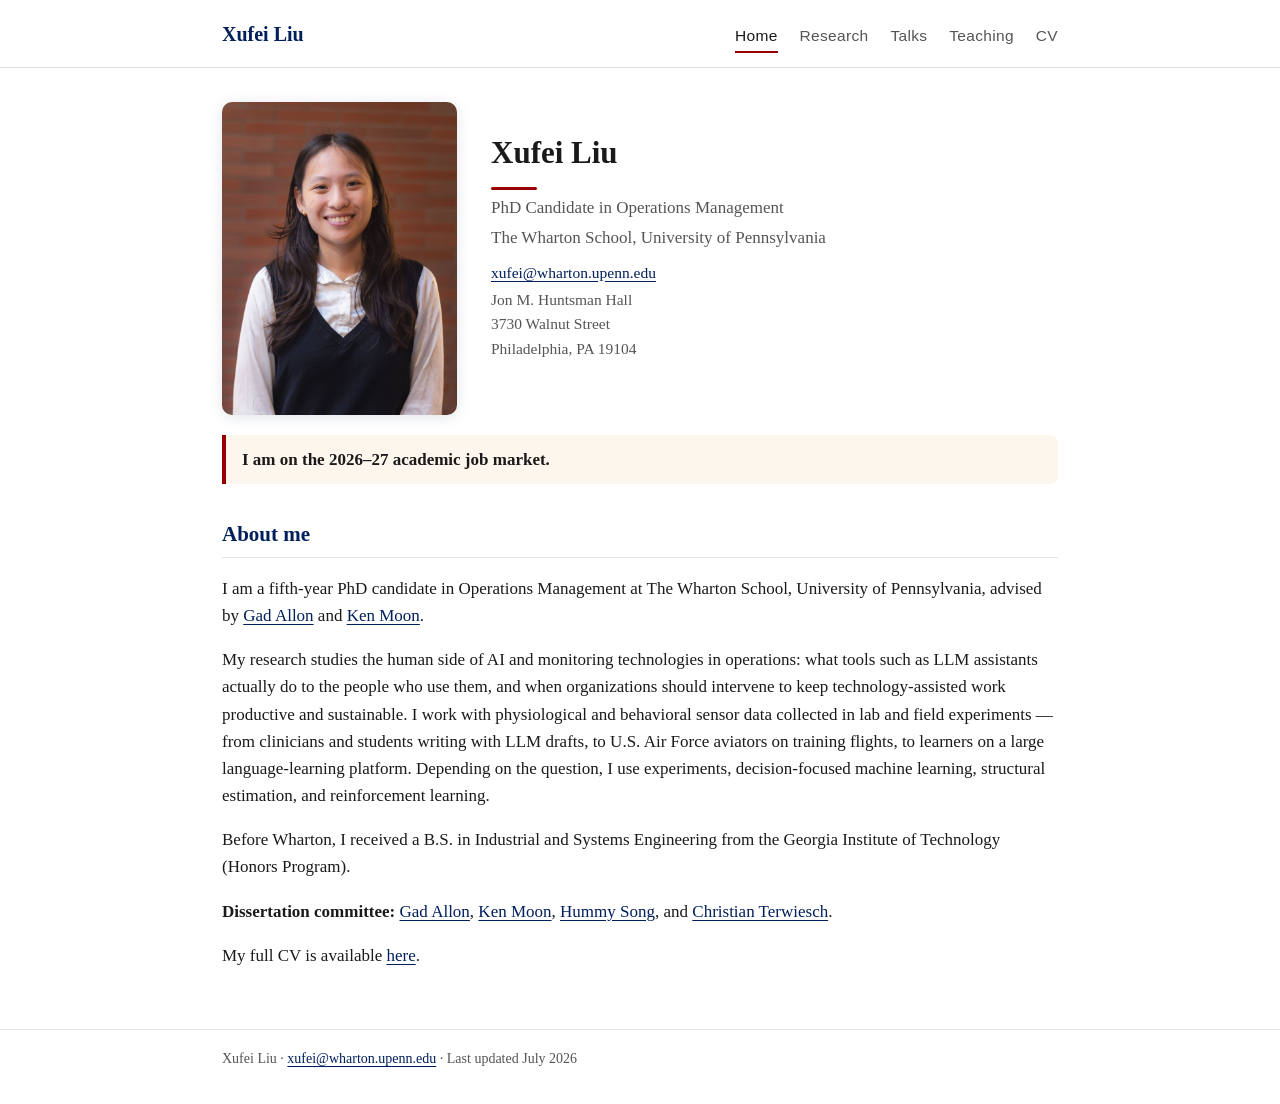
==== index.html @ 37d1e896 "Condense About section to standard academic bio" ====
<!DOCTYPE html>
<html lang="en">
<head>
  <meta charset="utf-8">
  <meta name="viewport" content="width=device-width, initial-scale=1">
  <title>Xufei Liu</title>
  <meta name="description" content="Xufei Liu — PhD Candidate in Operations Management at The Wharton School, University of Pennsylvania. On the 2026–27 academic job market. Human-AI collaboration, worker well-being, and decision-aware machine learning.">
  <link rel="stylesheet" href="style.css">
</head>
<body>

<nav>
  <div class="container">
    <a class="brand" href="index.html">Xufei Liu</a>
    <a class="navlink active" href="index.html">Home</a>
    <a class="navlink" href="research.html">Research</a>
    <a class="navlink" href="talks.html">Talks</a>
    <a class="navlink" href="teaching.html">Teaching</a>
    <a class="navlink" href="cv/Xufei_Liu_CV.pdf">CV</a>
  </div>
</nav>

<div class="container">

  <div class="profile">
    <!-- headshot_web.jpg is the optimized copy (700px, ~70KB); the full-size
         original is img/headshot.JPG if you ever need it. -->
    <img src="img/headshot_web.jpg" alt="Photo of Xufei Liu">
    <div>
      <h1>Xufei Liu</h1>
      <p class="subtitle">PhD Candidate in Operations Management</p>
      <p class="subtitle">The Wharton School, University of Pennsylvania</p>
      <div class="contact">
        <div><a href="mailto:xufei@wharton.upenn.edu">xufei@wharton.upenn.edu</a></div>
        <div>Jon M. Huntsman Hall<br>3730 Walnut Street<br>Philadelphia, PA 19104</div>
        <!-- Add when ready:
        <div><a href="https://scholar.google.com/...">Google Scholar</a> · <a href="https://www.linkedin.com/in/...">LinkedIn</a></div>
        -->
      </div>
    </div>
  </div>

  <p class="jobmarket">I am on the 2026–27 academic job market.</p>

  <h2>About me</h2>

  <p>I am a fifth-year PhD candidate in Operations Management at The Wharton School,
  University of Pennsylvania, advised by
  <a href="https://oid.wharton.upenn.edu/profile/gadallon/">Gad Allon</a> and
  <a href="https://www.kenmoon.net/">Ken Moon</a>.</p>

  <p>My research studies the human side of AI and monitoring technologies in operations:
  what tools such as LLM assistants actually do to the people who use them, and when
  organizations should intervene to keep technology-assisted work productive and
  sustainable. I work with physiological and behavioral sensor data collected in lab and
  field experiments — from clinicians and students writing with LLM drafts, to U.S. Air
  Force aviators on training flights, to learners on a large language-learning platform.
  Depending on the question, I use experiments, decision-focused machine learning,
  structural estimation, and reinforcement learning.</p>

  <p>Before Wharton, I received a B.S. in Industrial and Systems Engineering from the
  Georgia Institute of Technology (Honors Program).</p>

  <p><strong>Dissertation committee:</strong>
  <a href="https://oid.wharton.upenn.edu/profile/gadallon/">Gad Allon</a>,
  <a href="https://www.kenmoon.net/">Ken Moon</a>,
  <a href="https://oid.wharton.upenn.edu/profile/hummy/">Hummy Song</a>, and
  <a href="https://oid.wharton.upenn.edu/profile/terwiesc/">Christian Terwiesch</a>.</p>

  <p>My full CV is available <a href="cv/Xufei_Liu_CV.pdf">here</a>.</p>

</div>

<footer>
  <div class="container">
    Xufei Liu · <a href="mailto:xufei@wharton.upenn.edu">xufei@wharton.upenn.edu</a> · Last updated July 2026
  </div>
</footer>

</body>
</html>
---- style.css ----
/* Xufei Liu — academic site stylesheet */
:root {
  --ink: #1a1a1a;
  --muted: #555;
  --accent: #011F5B;      /* Penn blue */
  --accent-2: #990000;    /* Penn red, used sparingly */
  --rule: #e2e2e2;
  --bg: #ffffff;
}

* { box-sizing: border-box; }

body {
  margin: 0;
  font-family: Georgia, 'Times New Roman', serif;
  color: var(--ink);
  background: var(--bg);
  line-height: 1.6;
  font-size: 17px;
}

::selection { background: #fdeecd; }

.container { max-width: 880px; margin: 0 auto; padding: 0 22px; }

/* ---------- navigation ---------- */
nav {
  border-bottom: 1px solid var(--rule);
  background: var(--bg);
}
nav .container {
  display: flex;
  flex-wrap: wrap;
  align-items: baseline;
  gap: 6px 22px;
  padding-top: 18px;
  padding-bottom: 14px;
}
nav .brand {
  font-size: 20px;
  font-weight: bold;
  color: var(--accent);
  text-decoration: none;
  margin-right: auto;
}
nav a.navlink {
  color: var(--muted);
  text-decoration: none;
  font-size: 15.5px;
  font-family: 'Helvetica Neue', Arial, sans-serif;
  letter-spacing: 0.02em;
}
nav a.navlink:hover { color: var(--accent-2); }
nav a.navlink.active { color: var(--ink); border-bottom: 2px solid var(--accent-2); padding-bottom: 2px; }

/* ---------- headings & text ---------- */
h1 { font-size: 31px; margin: 26px 0 4px; color: var(--ink); }
h1::after {
  content: "";
  display: block;
  width: 46px;
  height: 3px;
  background: var(--accent-2);
  border-radius: 2px;
  margin-top: 10px;
}
h2 {
  font-size: 21px;
  margin: 34px 0 12px;
  color: var(--accent);
  border-bottom: 1px solid var(--rule);
  padding-bottom: 5px;
}
h3 { font-size: 17.5px; margin: 22px 0 2px; }
.subtitle { color: var(--muted); margin: 0 0 2px; }
.jobmarket {
  font-weight: bold;
  background: #fdf6ec;
  border-left: 4px solid var(--accent-2);
  border-radius: 0 8px 8px 0;
  padding: 11px 16px;
  margin: 20px 0;
}
a { color: var(--accent); text-underline-offset: 2.5px; transition: color 0.15s ease; }
a:hover { color: var(--accent-2); }

.lede {
  font-style: italic;
  color: var(--muted);
  font-size: 17.5px;
  margin: 30px 0 6px;
}

/* ---------- home layout ---------- */
.profile {
  display: flex;
  gap: 34px;
  margin-top: 34px;
  align-items: flex-start;
}
.profile img {
  width: 235px;
  border-radius: 10px;
  flex-shrink: 0;
  box-shadow: 0 2px 14px rgba(1, 31, 91, 0.12);
}
.contact { color: var(--muted); font-size: 15.5px; margin-top: 10px; }
.contact div { margin: 2px 0; }

/* ---------- research entries ---------- */
.paper {
  margin-bottom: 22px;
  padding: 16px 20px;
  background: #fbfaf7;
  border: 1px solid #edeae3;
  border-radius: 10px;
  transition: border-color 0.15s ease, box-shadow 0.15s ease;
}
.paper:hover {
  border-color: #ddd8cd;
  box-shadow: 0 2px 10px rgba(0, 0, 0, 0.05);
}
.paper .title { font-weight: bold; font-size: 17.5px; }
.paper .byline { font-style: italic; color: var(--muted); margin: 2px 0; }
.paper .hook { font-size: 15.5px; color: #333; margin: 8px 0 6px; }
.paper .status { font-size: 15px; color: var(--muted); margin: 2px 0; }
.paper .tag {
  font-style: normal;
  color: var(--accent-2);
  font-weight: bold;
}
.paper p { font-size: 16px; margin: 8px 0 0; }
details { margin-top: 8px; }
details summary {
  cursor: pointer;
  color: var(--accent);
  font-size: 15px;
  font-family: 'Helvetica Neue', Arial, sans-serif;
}
details summary:hover { color: var(--accent-2); }
details p {
  font-size: 15.5px;
  margin: 10px 0 2px;
  color: #333;
  border-left: 2px solid var(--rule);
  padding-left: 14px;
}

/* ---------- lists & tables ---------- */
ul { padding-left: 22px; }
li { margin-bottom: 8px; }
.talk-year { color: var(--muted); }

/* ---------- footer ---------- */
footer {
  border-top: 1px solid var(--rule);
  margin-top: 60px;
  padding: 18px 0 34px;
  color: var(--muted);
  font-size: 14px;
}

/* ---------- mobile ---------- */
@media (max-width: 640px) {
  .profile { flex-direction: column; align-items: center; text-align: center; }
  .profile img { width: 200px; }
  .profile h1::after { margin-left: auto; margin-right: auto; }
  .contact { text-align: center; }
  nav .container { gap: 4px 14px; }
  body { font-size: 16px; }
  .paper { padding: 14px 16px; }
}
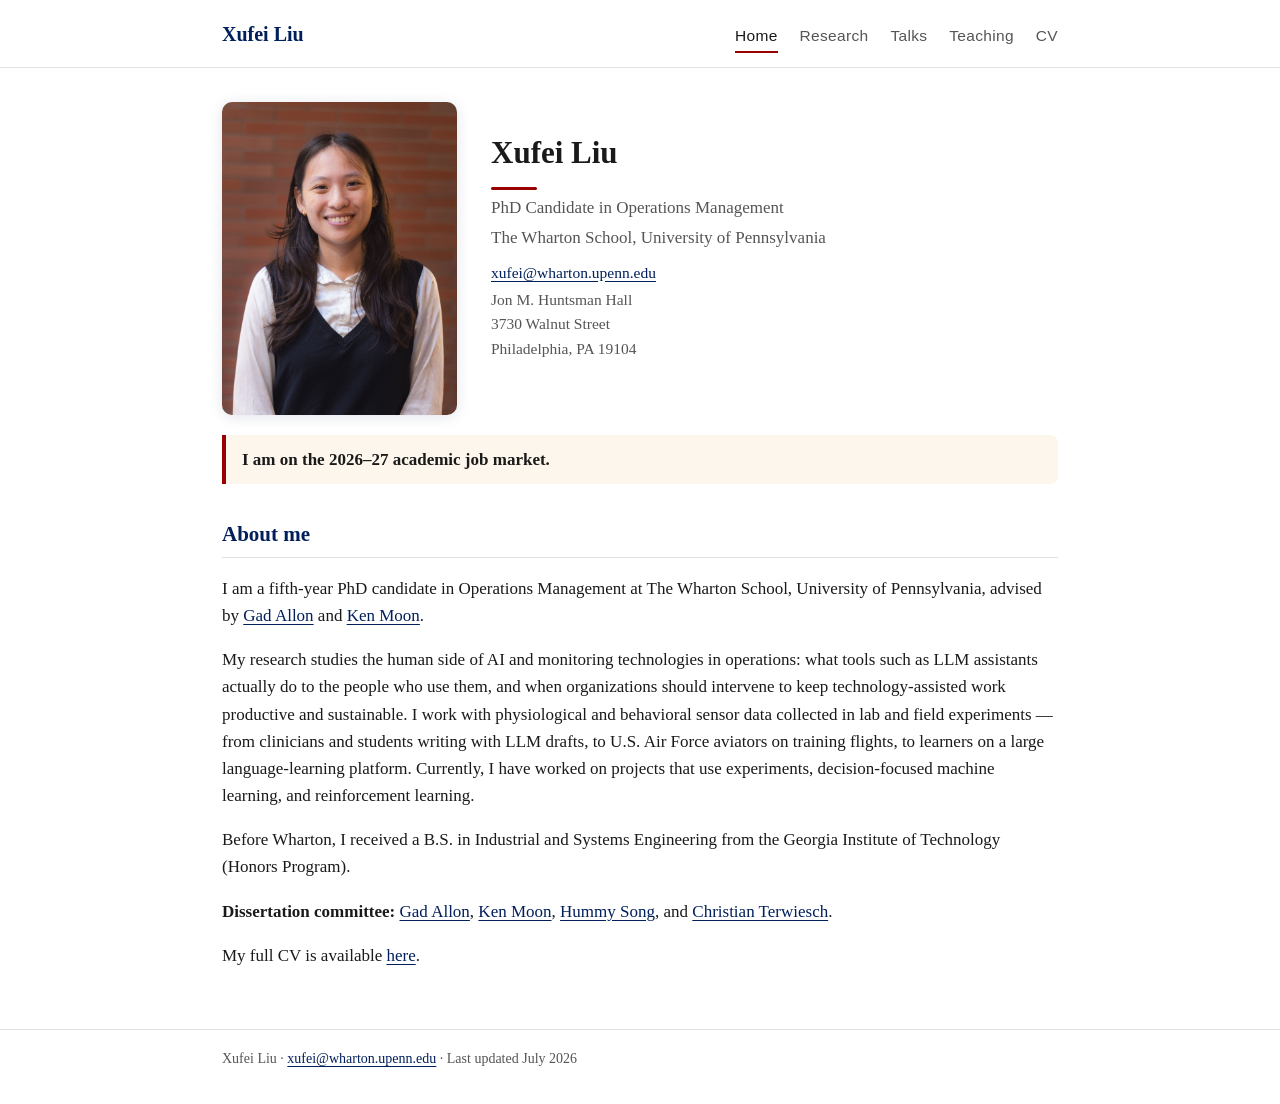
==== commit 938aac6f: "Update About, research, talks, and teaching copy Refresh section wording across pages and add a seco" ====
--- a/index.html
+++ b/index.html
@@ -55,8 +55,7 @@
   sustainable. I work with physiological and behavioral sensor data collected in lab and
   field experiments — from clinicians and students writing with LLM drafts, to U.S. Air
   Force aviators on training flights, to learners on a large language-learning platform.
-  Depending on the question, I use experiments, decision-focused machine learning,
-  structural estimation, and reinforcement learning.</p>
+  Currently, I have worked on projects that use experiments, decision-focused machine learning, and reinforcement learning.</p>
 
   <p>Before Wharton, I received a B.S. in Industrial and Systems Engineering from the
   Georgia Institute of Technology (Honors Program).</p>
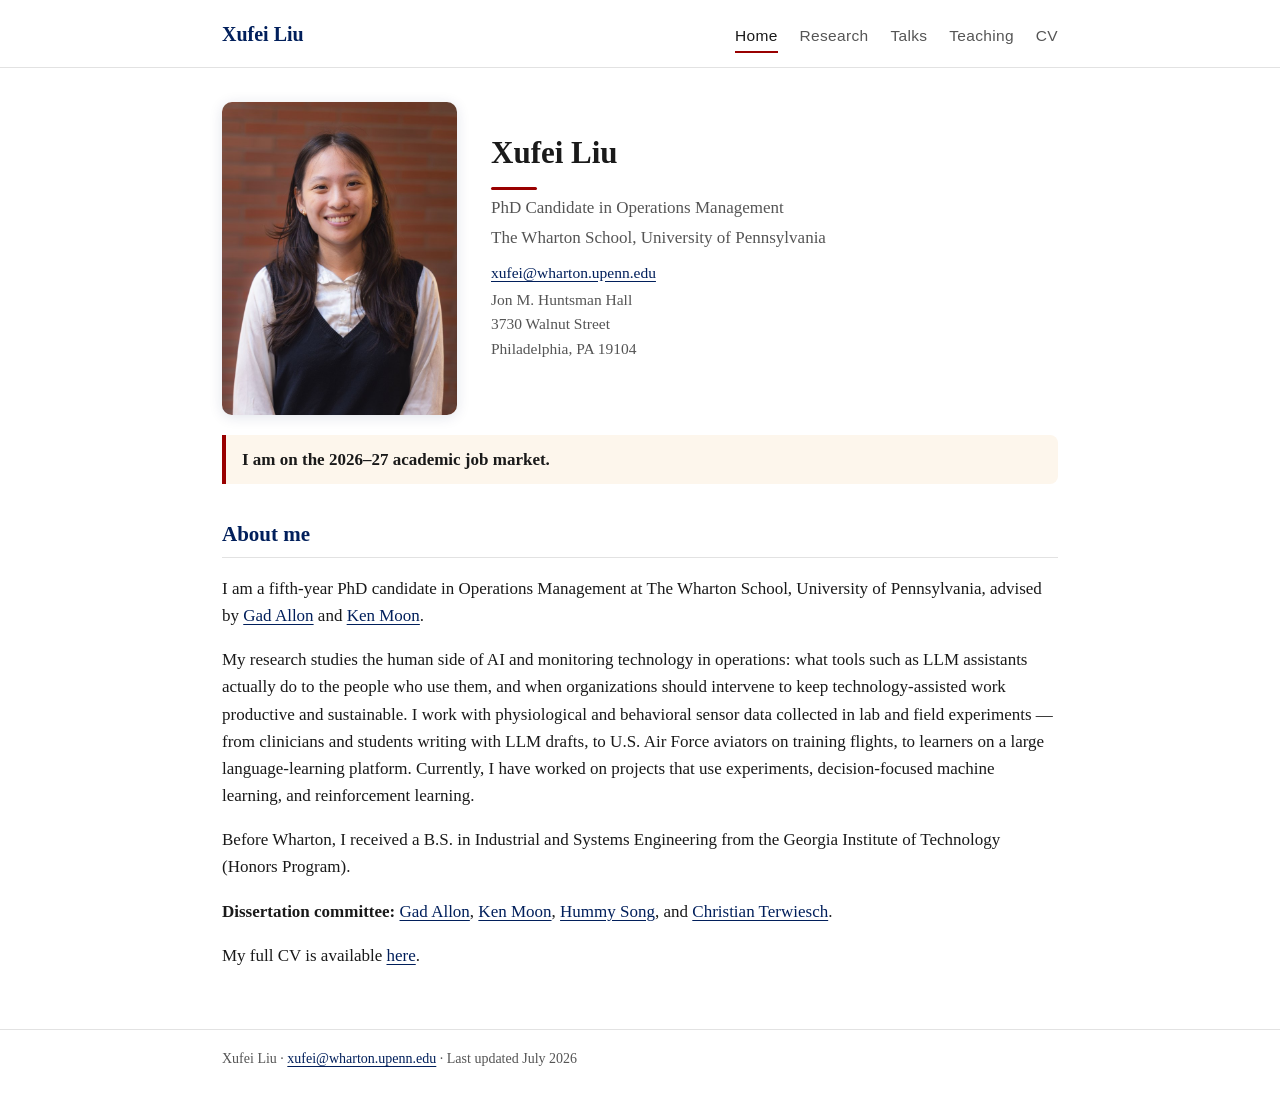
==== commit efb79532: "Update CV" ====
--- a/index.html
+++ b/index.html
@@ -49,7 +49,7 @@
   <a href="https://oid.wharton.upenn.edu/profile/gadallon/">Gad Allon</a> and
   <a href="https://www.kenmoon.net/">Ken Moon</a>.</p>
 
-  <p>My research studies the human side of AI and monitoring technologies in operations:
+  <p>My research studies the human side of AI and monitoring technology in operations:
   what tools such as LLM assistants actually do to the people who use them, and when
   organizations should intervene to keep technology-assisted work productive and
   sustainable. I work with physiological and behavioral sensor data collected in lab and
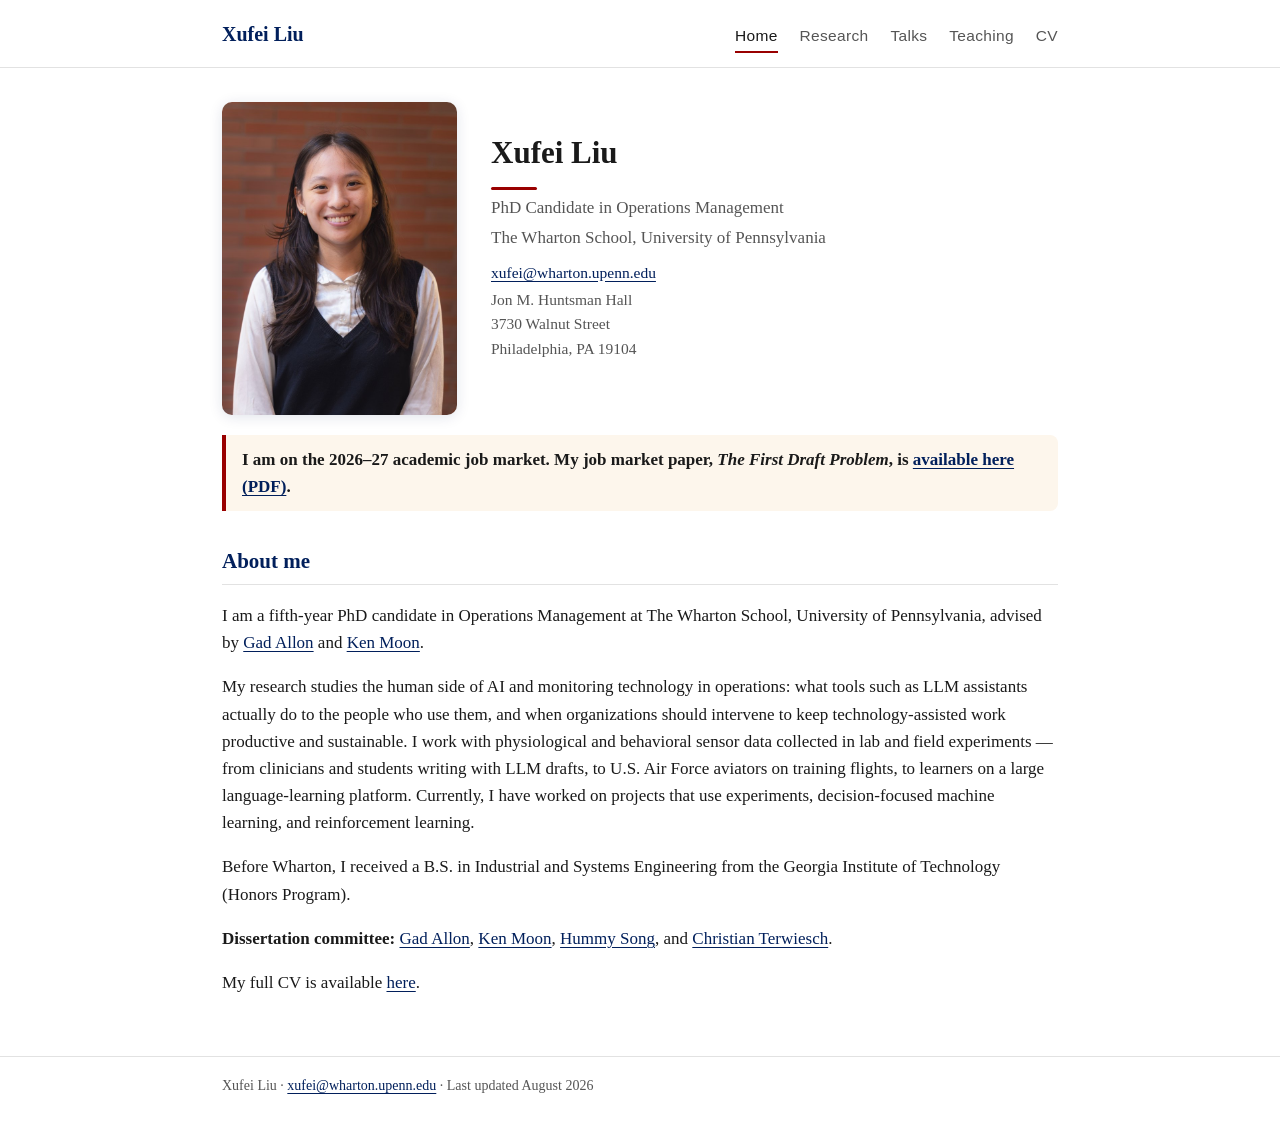
==== commit f42ebfef: "Add job market paper PDF and links" ====
--- a/index.html
+++ b/index.html
@@ -40,7 +40,9 @@
     </div>
   </div>
 
-  <p class="jobmarket">I am on the 2026–27 academic job market.</p>
+  <p class="jobmarket">I am on the 2026–27 academic job market. My job market paper,
+  <em>The First Draft Problem</em>, is
+  <a href="papers/FirstDraftProblem_Xufei_Liu.pdf">available here (PDF)</a>.</p>
 
   <h2>About me</h2>
 
@@ -72,7 +74,7 @@
 
 <footer>
   <div class="container">
-    Xufei Liu · <a href="mailto:xufei@wharton.upenn.edu">xufei@wharton.upenn.edu</a> · Last updated July 2026
+    Xufei Liu · <a href="mailto:xufei@wharton.upenn.edu">xufei@wharton.upenn.edu</a> · Last updated August 2026
   </div>
 </footer>
 
--- a/style.css
+++ b/style.css
@@ -130,6 +130,13 @@
   font-weight: bold;
 }
 .paper p { font-size: 16px; margin: 8px 0 0; }
+.paper .links {
+  font-size: 15px;
+  font-family: 'Helvetica Neue', Arial, sans-serif;
+  margin: 6px 0 0;
+}
+.paper .links a { font-weight: bold; text-decoration: none; }
+.paper .links a:hover { text-decoration: underline; }
 details { margin-top: 8px; }
 details summary {
   cursor: pointer;
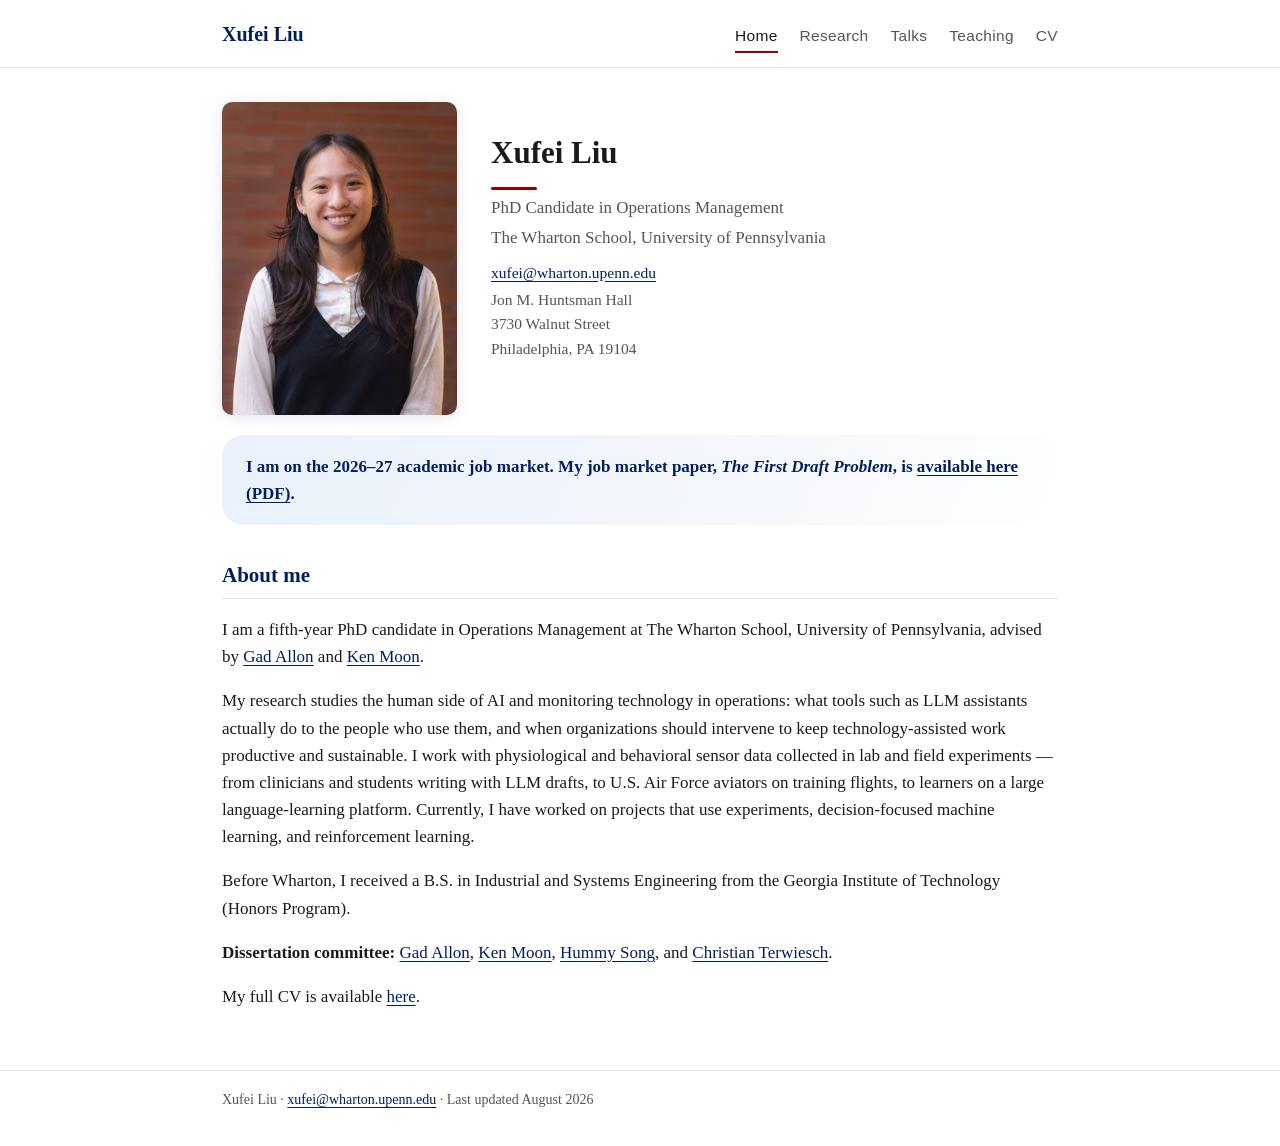
==== commit c1ff7b34: "Refresh site panels with softer Wharton blue styling" ====
--- a/index.html
+++ b/index.html
@@ -5,7 +5,7 @@
   <meta name="viewport" content="width=device-width, initial-scale=1">
   <title>Xufei Liu</title>
   <meta name="description" content="Xufei Liu — PhD Candidate in Operations Management at The Wharton School, University of Pennsylvania. On the 2026–27 academic job market. Human-AI collaboration, worker well-being, and decision-aware machine learning.">
-  <link rel="stylesheet" href="style.css">
+  <link rel="stylesheet" href="style.css?v=wharton-20260920">
 </head>
 <body>
 
--- a/style.css
+++ b/style.css
@@ -4,8 +4,10 @@
   --muted: #555;
   --accent: #011F5B;      /* Penn blue */
   --accent-2: #990000;    /* Penn red, used sparingly */
-  --rule: #e2e2e2;
+  --rule: #dfe6ef;
   --bg: #ffffff;
+  --surface-blue: #eaf1fa;
+  --surface-blue-soft: #f5f8fc;
 }
 
 * { box-sizing: border-box; }
@@ -19,7 +21,7 @@
   font-size: 17px;
 }
 
-::selection { background: #fdeecd; }
+::selection { background: #dce7f6; }
 
 .container { max-width: 880px; margin: 0 auto; padding: 0 22px; }
 
@@ -75,10 +77,11 @@
 .subtitle { color: var(--muted); margin: 0 0 2px; }
 .jobmarket {
   font-weight: bold;
-  background: #fdf6ec;
-  border-left: 4px solid var(--accent-2);
-  border-radius: 0 8px 8px 0;
-  padding: 11px 16px;
+  color: var(--accent);
+  background: linear-gradient(110deg, var(--surface-blue), var(--surface-blue-soft) 65%, var(--bg));
+  border: 0;
+  border-radius: 22px;
+  padding: 18px 24px;
   margin: 20px 0;
 }
 a { color: var(--accent); text-underline-offset: 2.5px; transition: color 0.15s ease; }
@@ -109,18 +112,22 @@
 
 /* ---------- research entries ---------- */
 .paper {
+  margin-bottom: 26px;
+  padding: 22px 26px;
+  background: linear-gradient(110deg, var(--surface-blue), var(--surface-blue-soft) 65%, var(--bg));
+  border: 0;
+  border-radius: 24px;
+}
+.paper.paper-plain {
   margin-bottom: 22px;
-  padding: 16px 20px;
-  background: #fbfaf7;
-  border: 1px solid #edeae3;
-  border-radius: 10px;
-  transition: border-color 0.15s ease, box-shadow 0.15s ease;
-}
-.paper:hover {
-  border-color: #ddd8cd;
-  box-shadow: 0 2px 10px rgba(0, 0, 0, 0.05);
+  padding: 16px 0;
+  background: transparent;
+  border: 0;
+  border-radius: 0;
+  box-shadow: none;
 }
 .paper .title { font-weight: bold; font-size: 17.5px; }
+.paper:not(.paper-plain) .title { color: var(--accent); }
 .paper .byline { font-style: italic; color: var(--muted); margin: 2px 0; }
 .paper .hook { font-size: 15.5px; color: #333; margin: 8px 0 6px; }
 .paper .status { font-size: 15px; color: var(--muted); margin: 2px 0; }
@@ -175,5 +182,6 @@
   .contact { text-align: center; }
   nav .container { gap: 4px 14px; }
   body { font-size: 16px; }
-  .paper { padding: 14px 16px; }
+  .paper { padding: 18px 20px; border-radius: 20px; }
+  .jobmarket { padding: 16px 20px; border-radius: 20px; }
 }
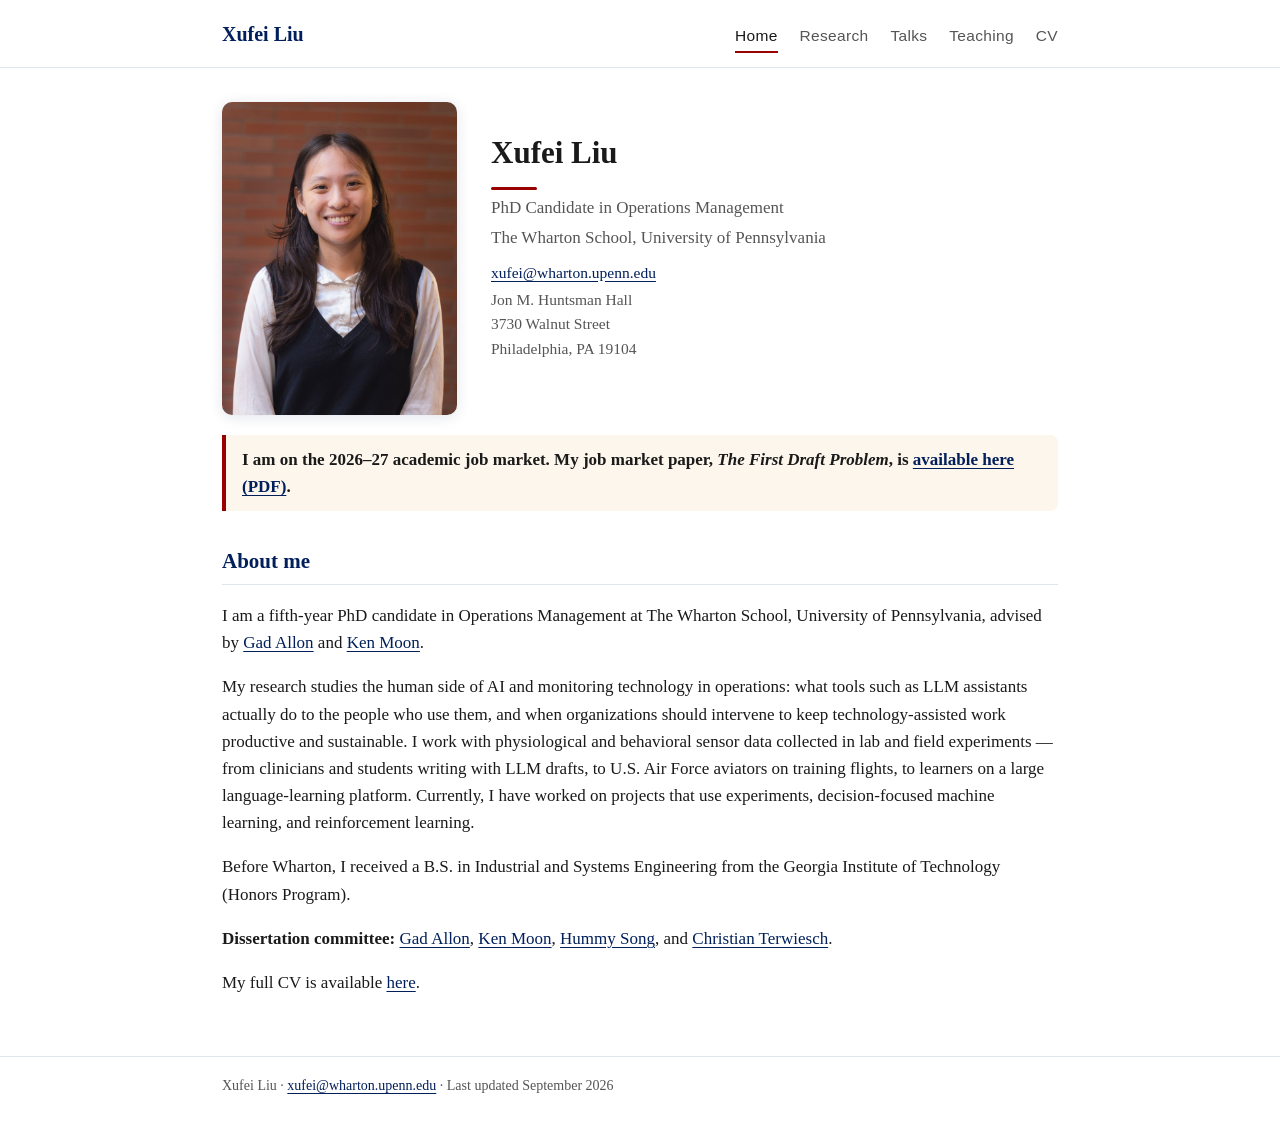
==== commit 9bbe8cb6: "Restore warm job-market highlight and improve mobile navigation and text wrapping" ====
--- a/index.html
+++ b/index.html
@@ -5,7 +5,7 @@
   <meta name="viewport" content="width=device-width, initial-scale=1">
   <title>Xufei Liu</title>
   <meta name="description" content="Xufei Liu — PhD Candidate in Operations Management at The Wharton School, University of Pennsylvania. On the 2026–27 academic job market. Human-AI collaboration, worker well-being, and decision-aware machine learning.">
-  <link rel="stylesheet" href="style.css?v=wharton-20260920">
+  <link rel="stylesheet" href="style.css?v=mobile-20260920">
 </head>
 <body>
 
@@ -46,10 +46,10 @@
 
   <h2>About me</h2>
 
-  <p>I am a fifth-year PhD candidate in Operations Management at The Wharton School,
+  <p class="about-intro">I am a fifth-year PhD candidate in Operations Management at The Wharton School,
   University of Pennsylvania, advised by
-  <a href="https://oid.wharton.upenn.edu/profile/gadallon/">Gad Allon</a> and
-  <a href="https://www.kenmoon.net/">Ken Moon</a>.</p>
+  <a href="https://oid.wharton.upenn.edu/profile/gadallon/">Gad&nbsp;Allon</a> and
+  <a href="https://www.kenmoon.net/">Ken&nbsp;Moon</a>.</p>
 
   <p>My research studies the human side of AI and monitoring technology in operations:
   what tools such as LLM assistants actually do to the people who use them, and when
@@ -63,10 +63,10 @@
   Georgia Institute of Technology (Honors Program).</p>
 
   <p><strong>Dissertation committee:</strong>
-  <a href="https://oid.wharton.upenn.edu/profile/gadallon/">Gad Allon</a>,
-  <a href="https://www.kenmoon.net/">Ken Moon</a>,
-  <a href="https://oid.wharton.upenn.edu/profile/hummy/">Hummy Song</a>, and
-  <a href="https://oid.wharton.upenn.edu/profile/terwiesc/">Christian Terwiesch</a>.</p>
+  <a href="https://oid.wharton.upenn.edu/profile/gadallon/">Gad&nbsp;Allon</a>,
+  <a href="https://www.kenmoon.net/">Ken&nbsp;Moon</a>,
+  <a href="https://oid.wharton.upenn.edu/profile/hummy/">Hummy&nbsp;Song</a>, and
+  <a href="https://oid.wharton.upenn.edu/profile/terwiesc/">Christian&nbsp;Terwiesch</a>.</p>
 
   <p>My full CV is available <a href="cv/Xufei_Liu_CV.pdf">here</a>.</p>
 
@@ -74,7 +74,7 @@
 
 <footer>
   <div class="container">
-    Xufei Liu · <a href="mailto:xufei@wharton.upenn.edu">xufei@wharton.upenn.edu</a> · Last updated August 2026
+    Xufei Liu · <a href="mailto:xufei@wharton.upenn.edu">xufei@wharton.upenn.edu</a> · Last updated September 2026
   </div>
 </footer>
 
--- a/style.css
+++ b/style.css
@@ -77,11 +77,10 @@
 .subtitle { color: var(--muted); margin: 0 0 2px; }
 .jobmarket {
   font-weight: bold;
-  color: var(--accent);
-  background: linear-gradient(110deg, var(--surface-blue), var(--surface-blue-soft) 65%, var(--bg));
-  border: 0;
-  border-radius: 22px;
-  padding: 18px 24px;
+  background: #fdf6ec;
+  border-left: 4px solid var(--accent-2);
+  border-radius: 0 8px 8px 0;
+  padding: 11px 16px;
   margin: 20px 0;
 }
 a { color: var(--accent); text-underline-offset: 2.5px; transition: color 0.15s ease; }
@@ -176,12 +175,39 @@
 
 /* ---------- mobile ---------- */
 @media (max-width: 640px) {
-  .profile { flex-direction: column; align-items: center; text-align: center; }
+  .about-intro { text-wrap: balance; }
+  .profile {
+    flex-direction: column;
+    align-items: center;
+    text-align: center;
+    gap: 16px;
+    margin-top: 28px;
+  }
   .profile img { width: 200px; }
+  .profile h1 { margin-top: 0; }
   .profile h1::after { margin-left: auto; margin-right: auto; }
+  .profile .subtitle { text-wrap: balance; }
   .contact { text-align: center; }
-  nav .container { gap: 4px 14px; }
+  nav .container {
+    display: grid;
+    grid-template-columns: repeat(5, max-content);
+    justify-content: space-between;
+    align-items: center;
+    gap: 0 8px;
+    padding-top: 12px;
+    padding-bottom: 6px;
+  }
+  nav .brand { grid-column: 1 / -1; margin-right: 0; }
+  nav a.navlink {
+    font-size: 14.5px;
+    letter-spacing: 0;
+    white-space: nowrap;
+    min-height: 44px;
+    padding: 10px 0;
+    border-bottom: 2px solid transparent;
+    line-height: 1.4;
+  }
+  nav a.navlink.active { padding-bottom: 10px; border-bottom-color: var(--accent-2); }
   body { font-size: 16px; }
   .paper { padding: 18px 20px; border-radius: 20px; }
-  .jobmarket { padding: 16px 20px; border-radius: 20px; }
-}
+}
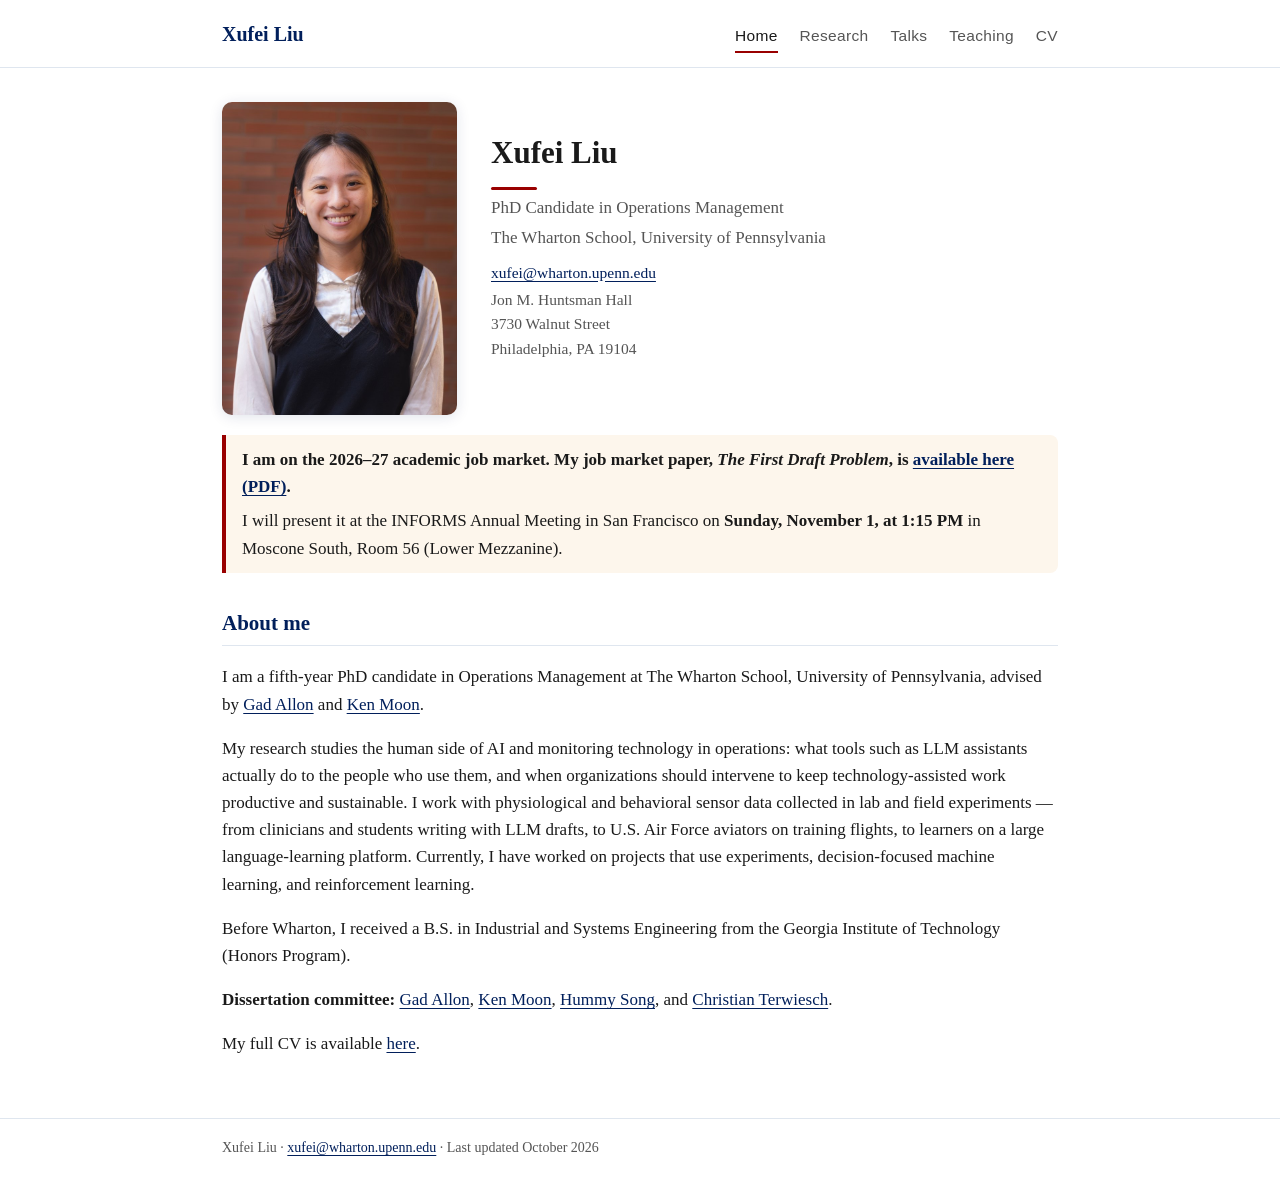
==== commit 5ed3296a: "Add INFORMS talk time, JMP funding line, and October CV - Home: INFORMS Annual Meeting session (Sun " ====
--- a/index.html
+++ b/index.html
@@ -5,7 +5,7 @@
   <meta name="viewport" content="width=device-width, initial-scale=1">
   <title>Xufei Liu</title>
   <meta name="description" content="Xufei Liu — PhD Candidate in Operations Management at The Wharton School, University of Pennsylvania. On the 2026–27 academic job market. Human-AI collaboration, worker well-being, and decision-aware machine learning.">
-  <link rel="stylesheet" href="style.css?v=mobile-20260920">
+  <link rel="stylesheet" href="style.css?v=20261027">
 </head>
 <body>
 
@@ -42,7 +42,9 @@
 
   <p class="jobmarket">I am on the 2026–27 academic job market. My job market paper,
   <em>The First Draft Problem</em>, is
-  <a href="papers/FirstDraftProblem_Xufei_Liu.pdf">available here (PDF)</a>.</p>
+  <a href="papers/FirstDraftProblem_Xufei_Liu.pdf">available here (PDF)</a>.
+  <span class="jobmarket-talk">I will present it at the INFORMS Annual Meeting in San Francisco on
+  <strong>Sunday, November 1, at 1:15 PM</strong> in Moscone South, Room 56 (Lower Mezzanine).</span></p>
 
   <h2>About me</h2>
 
@@ -74,7 +76,7 @@
 
 <footer>
   <div class="container">
-    Xufei Liu · <a href="mailto:xufei@wharton.upenn.edu">xufei@wharton.upenn.edu</a> · Last updated September 2026
+    Xufei Liu · <a href="mailto:xufei@wharton.upenn.edu">xufei@wharton.upenn.edu</a> · Last updated October 2026
   </div>
 </footer>
 
--- a/style.css
+++ b/style.css
@@ -82,6 +82,11 @@
   border-radius: 0 8px 8px 0;
   padding: 11px 16px;
   margin: 20px 0;
+}
+.jobmarket-talk {
+  display: block;
+  margin-top: 7px;
+  font-weight: normal;
 }
 a { color: var(--accent); text-underline-offset: 2.5px; transition: color 0.15s ease; }
 a:hover { color: var(--accent-2); }
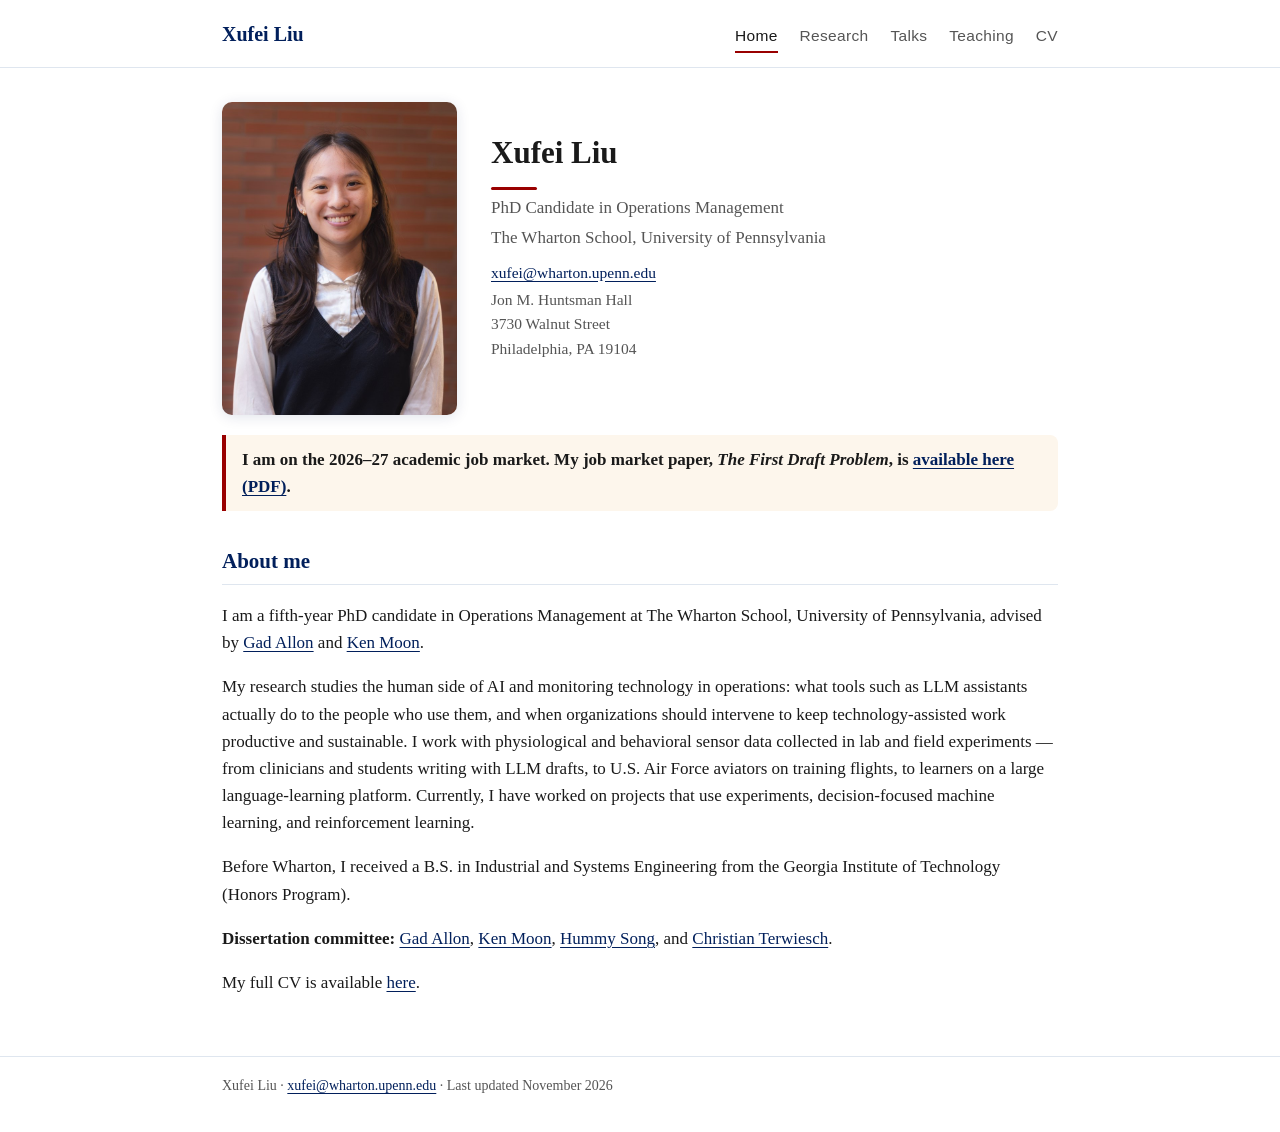
==== commit e9aff3e1: "Update JMP abstract and PDF (Nov 24 version); remove INFORMS talk line Co-Authored-By: Claude Opus 5" ====
--- a/index.html
+++ b/index.html
@@ -42,9 +42,7 @@
 
   <p class="jobmarket">I am on the 2026–27 academic job market. My job market paper,
   <em>The First Draft Problem</em>, is
-  <a href="papers/FirstDraftProblem_Xufei_Liu.pdf">available here (PDF)</a>.
-  <span class="jobmarket-talk">I will present it at the INFORMS Annual Meeting in San Francisco on
-  <strong>Sunday, November 1, at 1:15 PM</strong> in Moscone South, Room 56 (Lower Mezzanine).</span></p>
+  <a href="papers/FirstDraftProblem_Xufei_Liu.pdf">available here (PDF)</a>.</p>
 
   <h2>About me</h2>
 
@@ -76,7 +74,7 @@
 
 <footer>
   <div class="container">
-    Xufei Liu · <a href="mailto:xufei@wharton.upenn.edu">xufei@wharton.upenn.edu</a> · Last updated October 2026
+    Xufei Liu · <a href="mailto:xufei@wharton.upenn.edu">xufei@wharton.upenn.edu</a> · Last updated November 2026
   </div>
 </footer>
 
